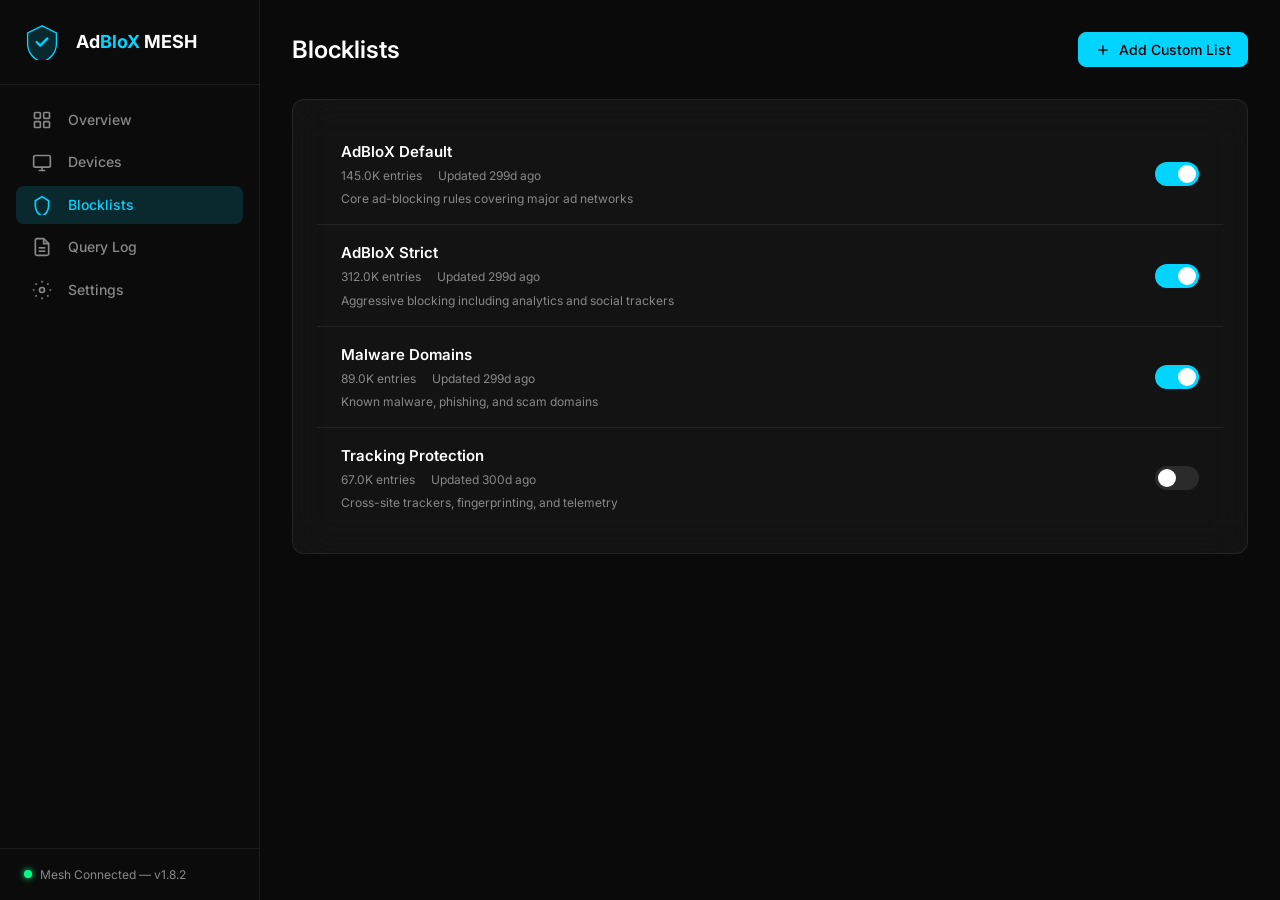
==== dashboard/blocklists.html @ 358d5783 "feat: Add AdBloX MESH dashboard, iOS app, and documentation Web dashboard (mesh.adblox.se): - 5-page" ====
<!DOCTYPE html>
<html lang="en">
<head>
  <meta charset="UTF-8">
  <meta name="viewport" content="width=device-width, initial-scale=1.0">
  <title>AdBloX MESH — Blocklists</title>
  <link rel="icon" href="assets/logo.svg" type="image/svg+xml">
  <link rel="preconnect" href="https://fonts.googleapis.com">
  <link href="https://fonts.googleapis.com/css2?family=Inter:wght@400;500;600;700&display=swap" rel="stylesheet">
  <link rel="stylesheet" href="css/variables.css">
  <link rel="stylesheet" href="css/base.css">
  <link rel="stylesheet" href="css/layout.css">
  <link rel="stylesheet" href="css/components.css">
  <link rel="stylesheet" href="css/pages.css">
</head>
<body>
  <div class="app">
    <button class="mobile-toggle" aria-label="Toggle menu">
      <svg viewBox="0 0 24 24" fill="none" stroke="currentColor" stroke-width="2"><path d="M3 12h18M3 6h18M3 18h18"/></svg>
    </button>
    <div class="sidebar-overlay"></div>

    <aside class="sidebar">
      <div class="sidebar__logo">
        <img src="assets/logo.svg" alt="AdBloX" class="sidebar__logo-icon">
        <div class="sidebar__logo-text">Ad<span>BloX</span> MESH</div>
      </div>
      <nav class="sidebar__nav">
        <a href="index.html" class="sidebar__link">
          <svg viewBox="0 0 24 24" fill="none" stroke="currentColor" stroke-width="2"><rect x="3" y="3" width="7" height="7" rx="1"/><rect x="14" y="3" width="7" height="7" rx="1"/><rect x="3" y="14" width="7" height="7" rx="1"/><rect x="14" y="14" width="7" height="7" rx="1"/></svg>
          Overview
        </a>
        <a href="devices.html" class="sidebar__link">
          <svg viewBox="0 0 24 24" fill="none" stroke="currentColor" stroke-width="2"><rect x="2" y="3" width="20" height="14" rx="2"/><path d="M8 21h8M12 17v4"/></svg>
          Devices
        </a>
        <a href="blocklists.html" class="sidebar__link">
          <svg viewBox="0 0 24 24" fill="none" stroke="currentColor" stroke-width="2"><path d="M12 2L4 7v6c0 5.55 3.84 10.74 8 12 4.16-1.26 8-6.45 8-12V7l-8-5z"/></svg>
          Blocklists
        </a>
        <a href="querylog.html" class="sidebar__link">
          <svg viewBox="0 0 24 24" fill="none" stroke="currentColor" stroke-width="2"><path d="M14 2H6a2 2 0 00-2 2v16a2 2 0 002 2h12a2 2 0 002-2V8z"/><polyline points="14,2 14,8 20,8"/><line x1="16" y1="13" x2="8" y2="13"/><line x1="16" y1="17" x2="8" y2="17"/></svg>
          Query Log
        </a>
        <a href="settings.html" class="sidebar__link">
          <svg viewBox="0 0 24 24" fill="none" stroke="currentColor" stroke-width="2"><circle cx="12" cy="12" r="3"/><path d="M12 1v2M12 21v2M4.22 4.22l1.42 1.42M18.36 18.36l1.42 1.42M1 12h2M21 12h2M4.22 19.78l1.42-1.42M18.36 5.64l1.42-1.42"/></svg>
          Settings
        </a>
      </nav>
      <div class="sidebar__footer">
        <div class="sidebar__status">
          <div class="sidebar__status-dot"></div>
          <span>Mesh Connected — v1.8.2</span>
        </div>
      </div>
    </aside>

    <main class="content">
      <div class="content__header">
        <h1 class="content__title">Blocklists</h1>
        <button class="btn btn--primary" onclick="showAddList()">
          <svg viewBox="0 0 24 24" fill="none" stroke="currentColor" stroke-width="2"><line x1="12" y1="5" x2="12" y2="19"/><line x1="5" y1="12" x2="19" y2="12"/></svg>
          Add Custom List
        </button>
      </div>

      <div class="card card--no-hover" id="blocklists-container"></div>

      <!-- Add List Modal -->
      <div class="modal-backdrop" id="add-list-modal">
        <div class="modal">
          <div class="modal__header">
            <h3>Add Custom Blocklist</h3>
            <button class="modal__close" onclick="hideAddList()">
              <svg viewBox="0 0 24 24" width="20" height="20" fill="none" stroke="currentColor" stroke-width="2"><line x1="18" y1="6" x2="6" y2="18"/><line x1="6" y1="6" x2="18" y2="18"/></svg>
            </button>
          </div>
          <div class="form-group">
            <label>List Name</label>
            <input type="text" id="list-name" placeholder="My Custom List">
          </div>
          <div class="form-group">
            <label>URL (hosts format)</label>
            <input type="url" id="list-url" placeholder="https://example.com/blocklist.txt">
          </div>
          <div class="form-group">
            <label>Description (optional)</label>
            <input type="text" id="list-desc" placeholder="What does this list block?">
          </div>
          <button class="btn btn--primary btn--lg" style="width:100%;" onclick="addList()">Add Blocklist</button>
        </div>
      </div>
    </main>
  </div>

  <script src="js/utils.js"></script>
  <script src="js/api.js"></script>
  <script src="js/app.js"></script>
  <script>
    let listsData = [];

    async function pageInit() {
      const data = await API.get('/blocklists');
      listsData = data.lists;
      renderLists();
    }

    function renderLists() {
      const container = $('#blocklists-container');
      container.innerHTML = listsData.map((list, i) => `
        <div class="list-item">
          <div class="list-item__info">
            <div>
              <div class="blocklist-row__name">${list.name}</div>
              <div class="blocklist-row__meta">
                <span>${formatNumber(list.entries)} entries</span>
                <span>Updated ${formatTimeAgo(list.updated)}</span>
              </div>
              ${list.description ? `<div style="font-size:0.75rem; color:var(--color-text-muted); margin-top:4px;">${list.description}</div>` : ''}
            </div>
          </div>
          <div class="list-item__actions">
            <label class="toggle">
              <input type="checkbox" ${list.enabled ? 'checked' : ''} onchange="toggleList(${i})">
              <span class="toggle__slider"></span>
            </label>
          </div>
        </div>
      `).join('');
    }

    function toggleList(index) {
      listsData[index].enabled = !listsData[index].enabled;
      API.post('/blocklists/' + listsData[index].id + '/toggle', { enabled: listsData[index].enabled });
    }

    function showAddList() {
      $('#add-list-modal').classList.add('modal-backdrop--visible');
    }

    function hideAddList() {
      $('#add-list-modal').classList.remove('modal-backdrop--visible');
    }

    function addList() {
      const name = $('#list-name').value.trim();
      const url = $('#list-url').value.trim();
      const desc = $('#list-desc').value.trim();
      if (!name || !url) return;

      listsData.push({
        id: 'custom-' + Date.now(),
        name: name,
        description: desc,
        url: url,
        entries: 0,
        enabled: true,
        updated: new Date().toISOString()
      });

      renderLists();
      hideAddList();
      $('#list-name').value = '';
      $('#list-url').value = '';
      $('#list-desc').value = '';
    }
  </script>
</body>
</html>
---- dashboard/css/variables.css ----
:root {
  --color-bg: #0a0a0a;
  --color-bg-card: rgba(255, 255, 255, 0.04);
  --color-bg-card-hover: rgba(255, 255, 255, 0.07);
  --color-bg-sidebar: rgba(12, 12, 12, 0.95);
  --color-border: rgba(255, 255, 255, 0.08);
  --color-primary: #00d4ff;
  --color-primary-dim: rgba(0, 212, 255, 0.15);
  --color-primary-glow: rgba(0, 212, 255, 0.3);
  --color-success: #00ff88;
  --color-danger: #ff4466;
  --color-warning: #ffaa00;
  --color-text: #e0e0e0;
  --color-text-muted: #888888;
  --color-text-heading: #ffffff;

  --font-family: 'Inter', -apple-system, BlinkMacSystemFont, 'Segoe UI', sans-serif;
  --font-mono: 'JetBrains Mono', 'Fira Code', 'Consolas', monospace;

  --space-xs: 4px;
  --space-sm: 8px;
  --space-md: 16px;
  --space-lg: 24px;
  --space-xl: 32px;
  --space-2xl: 48px;

  --radius-sm: 8px;
  --radius-md: 12px;
  --radius-lg: 16px;
  --radius-full: 9999px;

  --glass-bg: rgba(255, 255, 255, 0.04);
  --glass-border: rgba(255, 255, 255, 0.08);
  --glass-blur: 20px;

  --sidebar-width: 260px;
  --sidebar-collapsed: 72px;

  --transition-fast: 0.15s ease;
  --transition-normal: 0.25s ease;
}
---- dashboard/css/base.css ----
*, *::before, *::after {
  box-sizing: border-box;
  margin: 0;
  padding: 0;
}

html {
  font-size: 16px;
  -webkit-font-smoothing: antialiased;
  -moz-osx-font-smoothing: grayscale;
}

body {
  font-family: var(--font-family);
  background-color: var(--color-bg);
  color: var(--color-text);
  line-height: 1.6;
  min-height: 100vh;
  overflow-x: hidden;
}

h1, h2, h3, h4, h5, h6 {
  color: var(--color-text-heading);
  font-weight: 600;
  line-height: 1.3;
}

h1 { font-size: 1.75rem; }
h2 { font-size: 1.375rem; }
h3 { font-size: 1.125rem; }
h4 { font-size: 1rem; }

a {
  color: var(--color-primary);
  text-decoration: none;
  transition: opacity var(--transition-fast);
}

a:hover { opacity: 0.8; }

code, pre {
  font-family: var(--font-mono);
  font-size: 0.875rem;
}

pre {
  background: var(--color-bg-card);
  border: 1px solid var(--color-border);
  border-radius: var(--radius-sm);
  padding: var(--space-md);
  overflow-x: auto;
}

img { max-width: 100%; height: auto; }

table {
  width: 100%;
  border-collapse: collapse;
}

th, td {
  text-align: left;
  padding: var(--space-sm) var(--space-md);
  border-bottom: 1px solid var(--color-border);
}

th {
  color: var(--color-text-muted);
  font-weight: 500;
  font-size: 0.8125rem;
  text-transform: uppercase;
  letter-spacing: 0.05em;
}

td { font-size: 0.875rem; }

tbody tr:hover { background: var(--color-bg-card-hover); }

input, select, textarea {
  font-family: var(--font-family);
  font-size: 0.875rem;
  color: var(--color-text);
  background: var(--color-bg-card);
  border: 1px solid var(--color-border);
  border-radius: var(--radius-sm);
  padding: var(--space-sm) var(--space-md);
  outline: none;
  transition: border-color var(--transition-fast);
}

input:focus, select:focus, textarea:focus {
  border-color: var(--color-primary);
}

::placeholder { color: var(--color-text-muted); }

::-webkit-scrollbar { width: 6px; height: 6px; }
::-webkit-scrollbar-track { background: transparent; }
::-webkit-scrollbar-thumb {
  background: rgba(255, 255, 255, 0.15);
  border-radius: 3px;
}
::-webkit-scrollbar-thumb:hover { background: rgba(255, 255, 255, 0.25); }
---- dashboard/css/layout.css ----
.app {
  display: flex;
  min-height: 100vh;
}

/* Sidebar */
.sidebar {
  position: fixed;
  top: 0;
  left: 0;
  width: var(--sidebar-width);
  height: 100vh;
  background: var(--color-bg-sidebar);
  border-right: 1px solid var(--color-border);
  display: flex;
  flex-direction: column;
  z-index: 100;
  transition: width var(--transition-normal), transform var(--transition-normal);
}

.sidebar__logo {
  display: flex;
  align-items: center;
  gap: var(--space-md);
  padding: var(--space-lg);
  border-bottom: 1px solid var(--color-border);
}

.sidebar__logo-icon {
  width: 36px;
  height: 36px;
  flex-shrink: 0;
}

.sidebar__logo-text {
  font-size: 1.125rem;
  font-weight: 700;
  color: var(--color-text-heading);
  white-space: nowrap;
}

.sidebar__logo-text span {
  color: var(--color-primary);
}

.sidebar__nav {
  flex: 1;
  padding: var(--space-md);
  display: flex;
  flex-direction: column;
  gap: var(--space-xs);
}

.sidebar__link {
  display: flex;
  align-items: center;
  gap: var(--space-md);
  padding: var(--space-sm) var(--space-md);
  border-radius: var(--radius-sm);
  color: var(--color-text-muted);
  font-size: 0.875rem;
  font-weight: 500;
  transition: all var(--transition-fast);
  white-space: nowrap;
}

.sidebar__link:hover {
  color: var(--color-text);
  background: var(--color-bg-card);
  opacity: 1;
}

.sidebar__link--active {
  color: var(--color-primary);
  background: var(--color-primary-dim);
}

.sidebar__link--active:hover {
  color: var(--color-primary);
  background: var(--color-primary-dim);
}

.sidebar__link svg {
  width: 20px;
  height: 20px;
  flex-shrink: 0;
}

.sidebar__footer {
  padding: var(--space-md) var(--space-lg);
  border-top: 1px solid var(--color-border);
}

.sidebar__status {
  display: flex;
  align-items: center;
  gap: var(--space-sm);
  font-size: 0.75rem;
  color: var(--color-text-muted);
}

.sidebar__status-dot {
  width: 8px;
  height: 8px;
  border-radius: 50%;
  background: var(--color-success);
  box-shadow: 0 0 6px var(--color-success);
}

.sidebar__status-dot--offline {
  background: var(--color-danger);
  box-shadow: 0 0 6px var(--color-danger);
}

/* Content area */
.content {
  flex: 1;
  margin-left: var(--sidebar-width);
  padding: var(--space-xl);
  min-height: 100vh;
  transition: margin-left var(--transition-normal);
}

.content__header {
  display: flex;
  justify-content: space-between;
  align-items: center;
  margin-bottom: var(--space-xl);
}

.content__title { font-size: 1.5rem; }

/* Grid layouts */
.grid {
  display: grid;
  gap: var(--space-lg);
}

.grid--stats {
  grid-template-columns: repeat(4, 1fr);
}

.grid--cards {
  grid-template-columns: repeat(auto-fill, minmax(300px, 1fr));
}

.grid--2 { grid-template-columns: repeat(2, 1fr); }

/* Mobile nav toggle */
.mobile-toggle {
  display: none;
  position: fixed;
  top: var(--space-md);
  left: var(--space-md);
  z-index: 200;
  background: var(--color-bg-card);
  border: 1px solid var(--color-border);
  border-radius: var(--radius-sm);
  padding: var(--space-sm);
  color: var(--color-text);
  cursor: pointer;
  line-height: 1;
}

.mobile-toggle svg {
  width: 24px;
  height: 24px;
}

/* Responsive */
@media (max-width: 1279px) {
  .grid--stats { grid-template-columns: repeat(2, 1fr); }
}

@media (max-width: 1023px) {
  .mobile-toggle { display: block; }

  .sidebar {
    transform: translateX(-100%);
  }

  .sidebar--open {
    transform: translateX(0);
  }

  .content {
    margin-left: 0;
    padding: var(--space-lg);
    padding-top: 60px;
  }

  .grid--stats { grid-template-columns: repeat(2, 1fr); }
}

@media (max-width: 767px) {
  .grid--stats { grid-template-columns: 1fr; }
  .grid--cards { grid-template-columns: 1fr; }
  .grid--2 { grid-template-columns: 1fr; }

  .content { padding: var(--space-md); padding-top: 60px; }
  .content__header { flex-direction: column; align-items: flex-start; gap: var(--space-md); }
}

/* Overlay for mobile sidebar */
.sidebar-overlay {
  display: none;
  position: fixed;
  inset: 0;
  background: rgba(0, 0, 0, 0.6);
  z-index: 99;
}

.sidebar-overlay--visible { display: block; }
---- dashboard/css/components.css ----
/* Card */
.card {
  background: var(--glass-bg);
  backdrop-filter: blur(var(--glass-blur));
  -webkit-backdrop-filter: blur(var(--glass-blur));
  border: 1px solid var(--glass-border);
  border-radius: var(--radius-md);
  padding: var(--space-lg);
  transition: background var(--transition-fast), border-color var(--transition-fast);
}

.card:hover {
  background: var(--color-bg-card-hover);
  border-color: rgba(0, 212, 255, 0.15);
}

.card--no-hover:hover {
  background: var(--glass-bg);
  border-color: var(--glass-border);
}

/* Stat card */
.stat-card {
  display: flex;
  flex-direction: column;
  gap: var(--space-sm);
}

.stat-card__icon {
  width: 40px;
  height: 40px;
  border-radius: var(--radius-sm);
  background: var(--color-primary-dim);
  display: flex;
  align-items: center;
  justify-content: center;
  color: var(--color-primary);
}

.stat-card__icon svg { width: 20px; height: 20px; }

.stat-card__value {
  font-size: 2rem;
  font-weight: 700;
  color: var(--color-text-heading);
  line-height: 1.1;
}

.stat-card__label {
  font-size: 0.8125rem;
  color: var(--color-text-muted);
  font-weight: 500;
}

.stat-card__change {
  font-size: 0.75rem;
  font-weight: 600;
}

.stat-card__change--up { color: var(--color-success); }
.stat-card__change--down { color: var(--color-danger); }

/* Button */
.btn {
  display: inline-flex;
  align-items: center;
  gap: var(--space-sm);
  padding: var(--space-sm) var(--space-md);
  border: 1px solid var(--color-border);
  border-radius: var(--radius-sm);
  background: var(--color-bg-card);
  color: var(--color-text);
  font-family: var(--font-family);
  font-size: 0.875rem;
  font-weight: 500;
  cursor: pointer;
  transition: all var(--transition-fast);
  white-space: nowrap;
}

.btn:hover {
  background: var(--color-bg-card-hover);
  border-color: rgba(255, 255, 255, 0.15);
}

.btn svg { width: 16px; height: 16px; }

.btn--primary {
  background: var(--color-primary);
  border-color: var(--color-primary);
  color: #000;
}

.btn--primary:hover {
  background: #33ddff;
  border-color: #33ddff;
}

.btn--danger {
  border-color: var(--color-danger);
  color: var(--color-danger);
}

.btn--danger:hover {
  background: rgba(255, 68, 102, 0.15);
}

.btn--sm { padding: var(--space-xs) var(--space-sm); font-size: 0.8125rem; }
.btn--lg { padding: var(--space-md) var(--space-lg); font-size: 1rem; }

/* Badge */
.badge {
  display: inline-flex;
  align-items: center;
  gap: 4px;
  padding: 2px 8px;
  border-radius: var(--radius-full);
  font-size: 0.75rem;
  font-weight: 600;
}

.badge--success { background: rgba(0, 255, 136, 0.15); color: var(--color-success); }
.badge--danger { background: rgba(255, 68, 102, 0.15); color: var(--color-danger); }
.badge--warning { background: rgba(255, 170, 0, 0.15); color: var(--color-warning); }
.badge--primary { background: var(--color-primary-dim); color: var(--color-primary); }

.badge__dot {
  width: 6px;
  height: 6px;
  border-radius: 50%;
  background: currentColor;
}

/* Toggle switch */
.toggle {
  position: relative;
  width: 44px;
  height: 24px;
  flex-shrink: 0;
}

.toggle input {
  opacity: 0;
  width: 0;
  height: 0;
  position: absolute;
}

.toggle__slider {
  position: absolute;
  inset: 0;
  background: rgba(255, 255, 255, 0.1);
  border-radius: var(--radius-full);
  cursor: pointer;
  transition: background var(--transition-fast);
}

.toggle__slider::before {
  content: '';
  position: absolute;
  width: 18px;
  height: 18px;
  left: 3px;
  bottom: 3px;
  background: white;
  border-radius: 50%;
  transition: transform var(--transition-fast);
}

.toggle input:checked + .toggle__slider {
  background: var(--color-primary);
}

.toggle input:checked + .toggle__slider::before {
  transform: translateX(20px);
}

/* Search input */
.search {
  position: relative;
  width: 100%;
  max-width: 400px;
}

.search__icon {
  position: absolute;
  left: var(--space-md);
  top: 50%;
  transform: translateY(-50%);
  color: var(--color-text-muted);
  width: 16px;
  height: 16px;
}

.search__input {
  width: 100%;
  padding-left: 40px;
}

/* Modal */
.modal-backdrop {
  display: none;
  position: fixed;
  inset: 0;
  background: rgba(0, 0, 0, 0.7);
  z-index: 1000;
  align-items: center;
  justify-content: center;
}

.modal-backdrop--visible {
  display: flex;
}

.modal {
  background: #141414;
  border: 1px solid var(--color-border);
  border-radius: var(--radius-lg);
  padding: var(--space-xl);
  max-width: 480px;
  width: 90%;
  max-height: 90vh;
  overflow-y: auto;
}

.modal__header {
  display: flex;
  justify-content: space-between;
  align-items: center;
  margin-bottom: var(--space-lg);
}

.modal__close {
  background: none;
  border: none;
  color: var(--color-text-muted);
  cursor: pointer;
  padding: var(--space-xs);
}

.modal__close:hover { color: var(--color-text); }

/* Form */
.form-group {
  display: flex;
  flex-direction: column;
  gap: var(--space-xs);
  margin-bottom: var(--space-md);
}

.form-group label {
  font-size: 0.8125rem;
  font-weight: 500;
  color: var(--color-text-muted);
}

.form-group input,
.form-group select,
.form-group textarea {
  width: 100%;
}

/* List item */
.list-item {
  display: flex;
  align-items: center;
  justify-content: space-between;
  padding: var(--space-md) var(--space-lg);
  border-bottom: 1px solid var(--color-border);
  transition: background var(--transition-fast);
}

.list-item:last-child { border-bottom: none; }
.list-item:hover { background: var(--color-bg-card-hover); }

.list-item__info {
  display: flex;
  align-items: center;
  gap: var(--space-md);
  flex: 1;
  min-width: 0;
}

.list-item__actions {
  display: flex;
  align-items: center;
  gap: var(--space-sm);
}

/* Pagination */
.pagination {
  display: flex;
  align-items: center;
  justify-content: center;
  gap: var(--space-sm);
  padding: var(--space-lg) 0;
}

.pagination__btn {
  width: 36px;
  height: 36px;
  display: flex;
  align-items: center;
  justify-content: center;
  border-radius: var(--radius-sm);
  border: 1px solid var(--color-border);
  background: transparent;
  color: var(--color-text-muted);
  cursor: pointer;
  font-size: 0.875rem;
  transition: all var(--transition-fast);
}

.pagination__btn:hover { background: var(--color-bg-card); color: var(--color-text); }
.pagination__btn--active { background: var(--color-primary-dim); color: var(--color-primary); border-color: var(--color-primary); }

/* Empty state */
.empty-state {
  text-align: center;
  padding: var(--space-2xl);
  color: var(--color-text-muted);
}

.empty-state svg { width: 48px; height: 48px; margin-bottom: var(--space-md); opacity: 0.4; }
.empty-state p { font-size: 0.875rem; }
---- dashboard/css/pages.css ----
/* Overview page */
.activity-list {
  margin-top: var(--space-lg);
}

.activity-item {
  display: flex;
  align-items: center;
  gap: var(--space-md);
  padding: var(--space-sm) 0;
  font-size: 0.875rem;
  border-bottom: 1px solid rgba(255, 255, 255, 0.04);
}

.activity-item:last-child { border-bottom: none; }

.activity-item__domain {
  flex: 1;
  font-family: var(--font-mono);
  font-size: 0.8125rem;
  color: var(--color-text);
  overflow: hidden;
  text-overflow: ellipsis;
  white-space: nowrap;
}

.activity-item__time {
  font-size: 0.75rem;
  color: var(--color-text-muted);
  white-space: nowrap;
}

/* Devices page */
.device-card {
  display: flex;
  align-items: center;
  gap: var(--space-md);
}

.device-card__icon {
  width: 44px;
  height: 44px;
  border-radius: var(--radius-sm);
  background: var(--color-primary-dim);
  display: flex;
  align-items: center;
  justify-content: center;
  color: var(--color-primary);
  flex-shrink: 0;
}

.device-card__icon svg { width: 22px; height: 22px; }

.device-card__info { flex: 1; min-width: 0; }

.device-card__name {
  font-weight: 600;
  color: var(--color-text-heading);
  font-size: 0.9375rem;
}

.device-card__ip {
  font-family: var(--font-mono);
  font-size: 0.75rem;
  color: var(--color-text-muted);
}

.device-card__stats {
  display: flex;
  gap: var(--space-lg);
  margin-top: var(--space-md);
  padding-top: var(--space-md);
  border-top: 1px solid var(--color-border);
}

.device-card__stat {
  text-align: center;
}

.device-card__stat-value {
  font-size: 1.125rem;
  font-weight: 700;
  color: var(--color-text-heading);
}

.device-card__stat-label {
  font-size: 0.6875rem;
  color: var(--color-text-muted);
  text-transform: uppercase;
  letter-spacing: 0.05em;
}

/* Blocklists page */
.blocklist-row {
  display: flex;
  align-items: center;
  gap: var(--space-md);
  padding: var(--space-md) var(--space-lg);
}

.blocklist-row__info { flex: 1; }

.blocklist-row__name {
  font-weight: 600;
  color: var(--color-text-heading);
  font-size: 0.9375rem;
}

.blocklist-row__meta {
  font-size: 0.75rem;
  color: var(--color-text-muted);
  display: flex;
  gap: var(--space-md);
  margin-top: 2px;
}

/* Query log page */
.querylog-filters {
  display: flex;
  gap: var(--space-md);
  margin-bottom: var(--space-lg);
  flex-wrap: wrap;
}

.querylog-filters select {
  min-width: 140px;
}

.query-status {
  display: inline-flex;
  align-items: center;
  gap: 4px;
  font-size: 0.8125rem;
  font-weight: 600;
}

.query-status--blocked { color: var(--color-danger); }
.query-status--allowed { color: var(--color-success); }

/* Settings page */
.settings-section {
  margin-bottom: var(--space-xl);
}

.settings-section__title {
  font-size: 1rem;
  font-weight: 600;
  margin-bottom: var(--space-md);
  padding-bottom: var(--space-sm);
  border-bottom: 1px solid var(--color-border);
}

.settings-row {
  display: flex;
  align-items: center;
  justify-content: space-between;
  padding: var(--space-md) 0;
}

.settings-row__label {
  font-size: 0.875rem;
  color: var(--color-text);
}

.settings-row__description {
  font-size: 0.75rem;
  color: var(--color-text-muted);
  margin-top: 2px;
}

.danger-zone {
  border: 1px solid rgba(255, 68, 102, 0.3);
  border-radius: var(--radius-md);
  padding: var(--space-lg);
}

/* QR Code */
.qr-container {
  display: flex;
  flex-direction: column;
  align-items: center;
  gap: var(--space-md);
  padding: var(--space-lg);
}

.qr-container canvas,
.qr-container img {
  border-radius: var(--radius-sm);
  background: white;
  padding: var(--space-md);
}

.qr-container p {
  font-size: 0.8125rem;
  color: var(--color-text-muted);
  text-align: center;
}
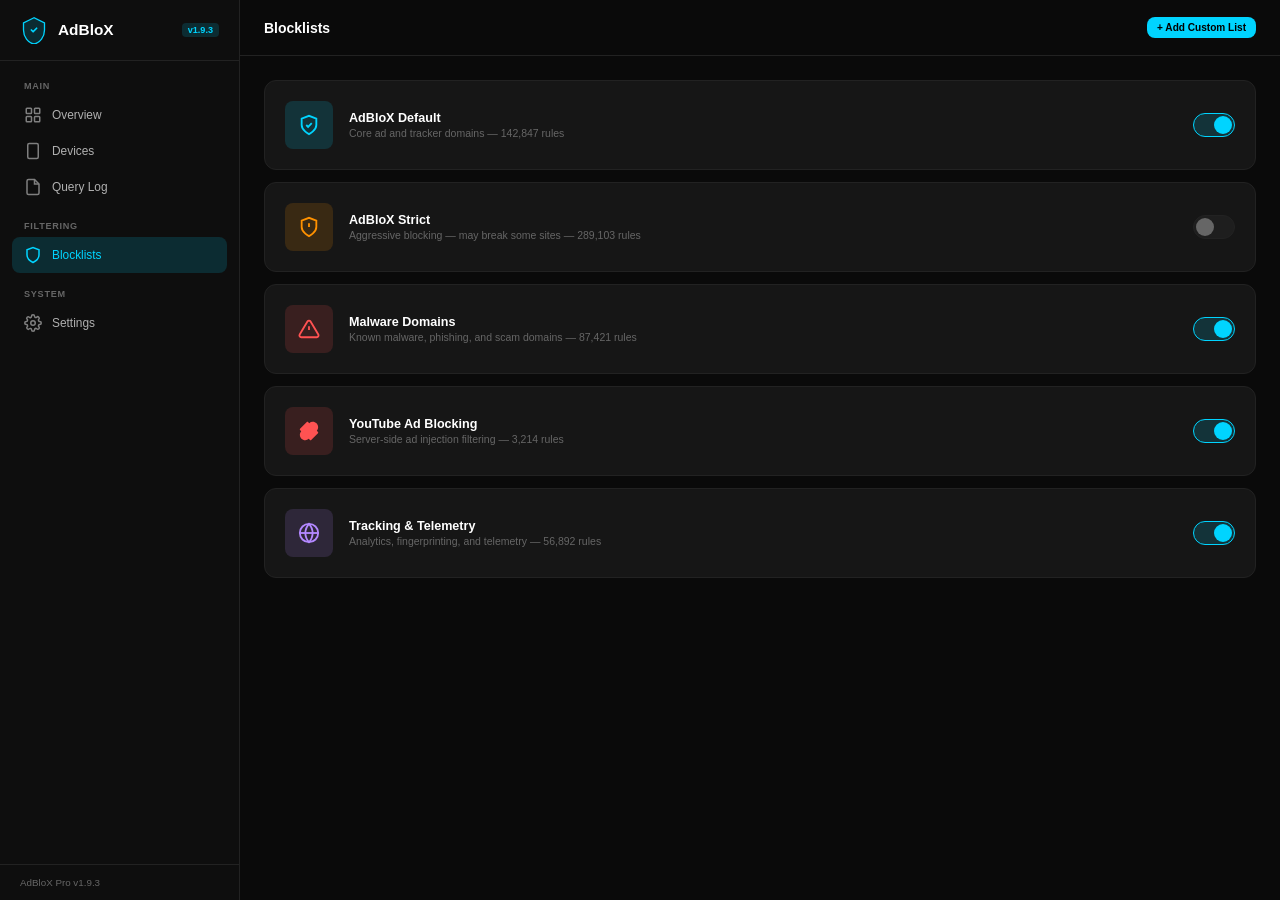
==== commit 3f80cc32: "feat: add HTML control panel dashboard with dynamic version Create the web dashboard (served at adbl" ====
--- a/dashboard/blocklists.html
+++ b/dashboard/blocklists.html
@@ -1,169 +1,138 @@
 <!DOCTYPE html>
 <html lang="en">
 <head>
-  <meta charset="UTF-8">
-  <meta name="viewport" content="width=device-width, initial-scale=1.0">
-  <title>AdBloX MESH — Blocklists</title>
-  <link rel="icon" href="assets/logo.svg" type="image/svg+xml">
-  <link rel="preconnect" href="https://fonts.googleapis.com">
-  <link href="https://fonts.googleapis.com/css2?family=Inter:wght@400;500;600;700&display=swap" rel="stylesheet">
-  <link rel="stylesheet" href="css/variables.css">
-  <link rel="stylesheet" href="css/base.css">
-  <link rel="stylesheet" href="css/layout.css">
-  <link rel="stylesheet" href="css/components.css">
-  <link rel="stylesheet" href="css/pages.css">
+    <meta charset="UTF-8">
+    <meta name="viewport" content="width=device-width, initial-scale=1.0">
+    <title>AdBloX — Blocklists</title>
+    <link rel="stylesheet" href="css/variables.css">
+    <link rel="stylesheet" href="css/base.css">
+    <link rel="stylesheet" href="css/layout.css">
+    <link rel="stylesheet" href="css/components.css">
 </head>
 <body>
-  <div class="app">
-    <button class="mobile-toggle" aria-label="Toggle menu">
-      <svg viewBox="0 0 24 24" fill="none" stroke="currentColor" stroke-width="2"><path d="M3 12h18M3 6h18M3 18h18"/></svg>
-    </button>
-    <div class="sidebar-overlay"></div>
+    <div class="app">
+        <aside class="sidebar" id="sidebar">
+            <div class="sidebar-brand">
+                <svg viewBox="0 0 32 32" fill="none"><path d="M16 2L4 8v8c0 7.7 5.1 14.9 12 16 6.9-1.1 12-8.3 12-16V8L16 2z" fill="rgba(0,212,255,0.15)" stroke="#00d4ff" stroke-width="1.5"/><path d="M13 16l2 2 4-4" stroke="#00d4ff" stroke-width="2" stroke-linecap="round" stroke-linejoin="round"/></svg>
+                <span class="sidebar-brand-text">AdBloX</span>
+                <span class="sidebar-version" id="sidebar-version"></span>
+            </div>
+            <nav class="sidebar-nav">
+                <div class="sidebar-section">
+                    <div class="sidebar-section-label">Main</div>
+                    <a href="index.html" class="sidebar-link">
+                        <svg viewBox="0 0 24 24" fill="none" stroke="currentColor" stroke-width="2"><rect x="3" y="3" width="7" height="7" rx="1"/><rect x="14" y="3" width="7" height="7" rx="1"/><rect x="3" y="14" width="7" height="7" rx="1"/><rect x="14" y="14" width="7" height="7" rx="1"/></svg>
+                        Overview
+                    </a>
+                    <a href="devices.html" class="sidebar-link">
+                        <svg viewBox="0 0 24 24" fill="none" stroke="currentColor" stroke-width="2"><rect x="5" y="2" width="14" height="20" rx="2"/><line x1="12" y1="18" x2="12" y2="18"/></svg>
+                        Devices
+                    </a>
+                    <a href="querylog.html" class="sidebar-link">
+                        <svg viewBox="0 0 24 24" fill="none" stroke="currentColor" stroke-width="2"><path d="M14 2H6a2 2 0 00-2 2v16a2 2 0 002 2h12a2 2 0 002-2V8z"/><polyline points="14,2 14,8 20,8"/></svg>
+                        Query Log
+                    </a>
+                </div>
+                <div class="sidebar-section">
+                    <div class="sidebar-section-label">Filtering</div>
+                    <a href="blocklists.html" class="sidebar-link active">
+                        <svg viewBox="0 0 24 24" fill="none" stroke="currentColor" stroke-width="2"><path d="M12 22s8-4 8-10V5l-8-3-8 3v7c0 6 8 10 8 10z"/></svg>
+                        Blocklists
+                    </a>
+                </div>
+                <div class="sidebar-section">
+                    <div class="sidebar-section-label">System</div>
+                    <a href="settings.html" class="sidebar-link">
+                        <svg viewBox="0 0 24 24" fill="none" stroke="currentColor" stroke-width="2"><circle cx="12" cy="12" r="3"/><path d="M19.4 15a1.65 1.65 0 00.33 1.82l.06.06a2 2 0 010 2.83 2 2 0 01-2.83 0l-.06-.06a1.65 1.65 0 00-1.82-.33 1.65 1.65 0 00-1 1.51V21a2 2 0 01-4 0v-.09A1.65 1.65 0 009 19.4a1.65 1.65 0 00-1.82.33l-.06.06a2 2 0 01-2.83-2.83l.06-.06A1.65 1.65 0 004.68 15a1.65 1.65 0 00-1.51-1H3a2 2 0 010-4h.09A1.65 1.65 0 004.6 9a1.65 1.65 0 00-.33-1.82l-.06-.06a2 2 0 012.83-2.83l.06.06A1.65 1.65 0 009 4.68a1.65 1.65 0 001-1.51V3a2 2 0 014 0v.09a1.65 1.65 0 001 1.51 1.65 1.65 0 001.82-.33l.06-.06a2 2 0 012.83 2.83l-.06.06A1.65 1.65 0 0019.4 9a1.65 1.65 0 001.51 1H21a2 2 0 010 4h-.09a1.65 1.65 0 00-1.51 1z"/></svg>
+                        Settings
+                    </a>
+                </div>
+            </nav>
+            <div class="sidebar-footer"><span id="sidebar-footer-version"></span></div>
+        </aside>
 
-    <aside class="sidebar">
-      <div class="sidebar__logo">
-        <img src="assets/logo.svg" alt="AdBloX" class="sidebar__logo-icon">
-        <div class="sidebar__logo-text">Ad<span>BloX</span> MESH</div>
-      </div>
-      <nav class="sidebar__nav">
-        <a href="index.html" class="sidebar__link">
-          <svg viewBox="0 0 24 24" fill="none" stroke="currentColor" stroke-width="2"><rect x="3" y="3" width="7" height="7" rx="1"/><rect x="14" y="3" width="7" height="7" rx="1"/><rect x="3" y="14" width="7" height="7" rx="1"/><rect x="14" y="14" width="7" height="7" rx="1"/></svg>
-          Overview
-        </a>
-        <a href="devices.html" class="sidebar__link">
-          <svg viewBox="0 0 24 24" fill="none" stroke="currentColor" stroke-width="2"><rect x="2" y="3" width="20" height="14" rx="2"/><path d="M8 21h8M12 17v4"/></svg>
-          Devices
-        </a>
-        <a href="blocklists.html" class="sidebar__link">
-          <svg viewBox="0 0 24 24" fill="none" stroke="currentColor" stroke-width="2"><path d="M12 2L4 7v6c0 5.55 3.84 10.74 8 12 4.16-1.26 8-6.45 8-12V7l-8-5z"/></svg>
-          Blocklists
-        </a>
-        <a href="querylog.html" class="sidebar__link">
-          <svg viewBox="0 0 24 24" fill="none" stroke="currentColor" stroke-width="2"><path d="M14 2H6a2 2 0 00-2 2v16a2 2 0 002 2h12a2 2 0 002-2V8z"/><polyline points="14,2 14,8 20,8"/><line x1="16" y1="13" x2="8" y2="13"/><line x1="16" y1="17" x2="8" y2="17"/></svg>
-          Query Log
-        </a>
-        <a href="settings.html" class="sidebar__link">
-          <svg viewBox="0 0 24 24" fill="none" stroke="currentColor" stroke-width="2"><circle cx="12" cy="12" r="3"/><path d="M12 1v2M12 21v2M4.22 4.22l1.42 1.42M18.36 18.36l1.42 1.42M1 12h2M21 12h2M4.22 19.78l1.42-1.42M18.36 5.64l1.42-1.42"/></svg>
-          Settings
-        </a>
-      </nav>
-      <div class="sidebar__footer">
-        <div class="sidebar__status">
-          <div class="sidebar__status-dot"></div>
-          <span>Mesh Connected — v1.8.2</span>
-        </div>
-      </div>
-    </aside>
+        <div class="sidebar-overlay" id="sidebar-overlay"></div>
 
-    <main class="content">
-      <div class="content__header">
-        <h1 class="content__title">Blocklists</h1>
-        <button class="btn btn--primary" onclick="showAddList()">
-          <svg viewBox="0 0 24 24" fill="none" stroke="currentColor" stroke-width="2"><line x1="12" y1="5" x2="12" y2="19"/><line x1="5" y1="12" x2="19" y2="12"/></svg>
-          Add Custom List
-        </button>
-      </div>
+        <main class="main">
+            <header class="topbar">
+                <div style="display:flex;align-items:center;gap:12px">
+                    <button class="mobile-menu-btn" id="mobile-menu-btn">
+                        <svg width="20" height="20" viewBox="0 0 24 24" fill="none" stroke="currentColor" stroke-width="2"><line x1="3" y1="12" x2="21" y2="12"/><line x1="3" y1="6" x2="21" y2="6"/><line x1="3" y1="18" x2="21" y2="18"/></svg>
+                    </button>
+                    <h1 class="topbar-title">Blocklists</h1>
+                </div>
+                <div class="topbar-actions">
+                    <button class="btn btn-primary btn-sm">+ Add Custom List</button>
+                </div>
+            </header>
 
-      <div class="card card--no-hover" id="blocklists-container"></div>
+            <div class="page-content">
+                <div style="display:flex;flex-direction:column;gap:12px">
+                    <!-- AdBloX Default -->
+                    <div class="feature-card">
+                        <div class="feature-icon" style="background:var(--cyan-dim);color:var(--cyan)">
+                            <svg width="22" height="22" viewBox="0 0 24 24" fill="none" stroke="currentColor" stroke-width="2"><path d="M12 22s8-4 8-10V5l-8-3-8 3v7c0 6 8 10 8 10z"/><path d="M9 12l2 2 4-4"/></svg>
+                        </div>
+                        <div class="feature-info">
+                            <div class="feature-name">AdBloX Default</div>
+                            <div class="feature-desc">Core ad and tracker domains — 142,847 rules</div>
+                        </div>
+                        <label class="toggle"><input type="checkbox" checked><span class="toggle-slider"></span></label>
+                    </div>
 
-      <!-- Add List Modal -->
-      <div class="modal-backdrop" id="add-list-modal">
-        <div class="modal">
-          <div class="modal__header">
-            <h3>Add Custom Blocklist</h3>
-            <button class="modal__close" onclick="hideAddList()">
-              <svg viewBox="0 0 24 24" width="20" height="20" fill="none" stroke="currentColor" stroke-width="2"><line x1="18" y1="6" x2="6" y2="18"/><line x1="6" y1="6" x2="18" y2="18"/></svg>
-            </button>
-          </div>
-          <div class="form-group">
-            <label>List Name</label>
-            <input type="text" id="list-name" placeholder="My Custom List">
-          </div>
-          <div class="form-group">
-            <label>URL (hosts format)</label>
-            <input type="url" id="list-url" placeholder="https://example.com/blocklist.txt">
-          </div>
-          <div class="form-group">
-            <label>Description (optional)</label>
-            <input type="text" id="list-desc" placeholder="What does this list block?">
-          </div>
-          <button class="btn btn--primary btn--lg" style="width:100%;" onclick="addList()">Add Blocklist</button>
-        </div>
-      </div>
-    </main>
-  </div>
+                    <!-- Strict -->
+                    <div class="feature-card">
+                        <div class="feature-icon" style="background:var(--orange-dim);color:var(--orange)">
+                            <svg width="22" height="22" viewBox="0 0 24 24" fill="none" stroke="currentColor" stroke-width="2"><path d="M12 22s8-4 8-10V5l-8-3-8 3v7c0 6 8 10 8 10z"/><line x1="12" y1="8" x2="12" y2="12"/><line x1="12" y1="16" x2="12" y2="16"/></svg>
+                        </div>
+                        <div class="feature-info">
+                            <div class="feature-name">AdBloX Strict</div>
+                            <div class="feature-desc">Aggressive blocking — may break some sites — 289,103 rules</div>
+                        </div>
+                        <label class="toggle"><input type="checkbox"><span class="toggle-slider"></span></label>
+                    </div>
 
-  <script src="js/utils.js"></script>
-  <script src="js/api.js"></script>
-  <script src="js/app.js"></script>
-  <script>
-    let listsData = [];
+                    <!-- Malware -->
+                    <div class="feature-card">
+                        <div class="feature-icon" style="background:var(--red-dim);color:var(--red)">
+                            <svg width="22" height="22" viewBox="0 0 24 24" fill="none" stroke="currentColor" stroke-width="2"><path d="M10.29 3.86L1.82 18a2 2 0 001.71 3h16.94a2 2 0 001.71-3L13.71 3.86a2 2 0 00-3.42 0z"/><line x1="12" y1="9" x2="12" y2="13"/><line x1="12" y1="17" x2="12" y2="17"/></svg>
+                        </div>
+                        <div class="feature-info">
+                            <div class="feature-name">Malware Domains</div>
+                            <div class="feature-desc">Known malware, phishing, and scam domains — 87,421 rules</div>
+                        </div>
+                        <label class="toggle"><input type="checkbox" checked><span class="toggle-slider"></span></label>
+                    </div>
 
-    async function pageInit() {
-      const data = await API.get('/blocklists');
-      listsData = data.lists;
-      renderLists();
-    }
+                    <!-- YouTube -->
+                    <div class="feature-card">
+                        <div class="feature-icon" style="background:var(--red-dim);color:var(--red)">
+                            <svg width="22" height="22" viewBox="0 0 24 24" fill="currentColor"><path d="M21.8 13.1l-1.3-1.3C21.5 10.6 22 9.3 22 8c0-3.3-2.7-6-6-6-1.3 0-2.6.5-3.8 1.5L11 2.2c-.4-.4-1-.4-1.4 0L2.2 9.6c-.4.4-.4 1 0 1.4l1.3 1.3C2.5 13.4 2 14.7 2 16c0 3.3 2.7 6 6 6 1.3 0 2.6-.5 3.8-1.5l1.2 1.3c.4.4 1 .4 1.4 0l7.4-7.4c.4-.4.4-1 0-1.3z"/></svg>
+                        </div>
+                        <div class="feature-info">
+                            <div class="feature-name">YouTube Ad Blocking</div>
+                            <div class="feature-desc">Server-side ad injection filtering — 3,214 rules</div>
+                        </div>
+                        <label class="toggle"><input type="checkbox" checked><span class="toggle-slider"></span></label>
+                    </div>
 
-    function renderLists() {
-      const container = $('#blocklists-container');
-      container.innerHTML = listsData.map((list, i) => `
-        <div class="list-item">
-          <div class="list-item__info">
-            <div>
-              <div class="blocklist-row__name">${list.name}</div>
-              <div class="blocklist-row__meta">
-                <span>${formatNumber(list.entries)} entries</span>
-                <span>Updated ${formatTimeAgo(list.updated)}</span>
-              </div>
-              ${list.description ? `<div style="font-size:0.75rem; color:var(--color-text-muted); margin-top:4px;">${list.description}</div>` : ''}
+                    <!-- Tracking -->
+                    <div class="feature-card">
+                        <div class="feature-icon" style="background:var(--purple-dim);color:var(--purple)">
+                            <svg width="22" height="22" viewBox="0 0 24 24" fill="none" stroke="currentColor" stroke-width="2"><circle cx="12" cy="12" r="10"/><line x1="2" y1="12" x2="22" y2="12"/><path d="M12 2a15.3 15.3 0 014 10 15.3 15.3 0 01-4 10 15.3 15.3 0 01-4-10 15.3 15.3 0 014-10z"/></svg>
+                        </div>
+                        <div class="feature-info">
+                            <div class="feature-name">Tracking & Telemetry</div>
+                            <div class="feature-desc">Analytics, fingerprinting, and telemetry — 56,892 rules</div>
+                        </div>
+                        <label class="toggle"><input type="checkbox" checked><span class="toggle-slider"></span></label>
+                    </div>
+                </div>
             </div>
-          </div>
-          <div class="list-item__actions">
-            <label class="toggle">
-              <input type="checkbox" ${list.enabled ? 'checked' : ''} onchange="toggleList(${i})">
-              <span class="toggle__slider"></span>
-            </label>
-          </div>
-        </div>
-      `).join('');
-    }
+        </main>
+    </div>
 
-    function toggleList(index) {
-      listsData[index].enabled = !listsData[index].enabled;
-      API.post('/blocklists/' + listsData[index].id + '/toggle', { enabled: listsData[index].enabled });
-    }
-
-    function showAddList() {
-      $('#add-list-modal').classList.add('modal-backdrop--visible');
-    }
-
-    function hideAddList() {
-      $('#add-list-modal').classList.remove('modal-backdrop--visible');
-    }
-
-    function addList() {
-      const name = $('#list-name').value.trim();
-      const url = $('#list-url').value.trim();
-      const desc = $('#list-desc').value.trim();
-      if (!name || !url) return;
-
-      listsData.push({
-        id: 'custom-' + Date.now(),
-        name: name,
-        description: desc,
-        url: url,
-        entries: 0,
-        enabled: true,
-        updated: new Date().toISOString()
-      });
-
-      renderLists();
-      hideAddList();
-      $('#list-name').value = '';
-      $('#list-url').value = '';
-      $('#list-desc').value = '';
-    }
-  </script>
+    <script src="js/config.js"></script>
+    <script src="js/app.js"></script>
 </body>
 </html>
--- a/dashboard/css/variables.css
+++ b/dashboard/css/variables.css
@@ -1,41 +1,40 @@
 :root {
-  --color-bg: #0a0a0a;
-  --color-bg-card: rgba(255, 255, 255, 0.04);
-  --color-bg-card-hover: rgba(255, 255, 255, 0.07);
-  --color-bg-sidebar: rgba(12, 12, 12, 0.95);
-  --color-border: rgba(255, 255, 255, 0.08);
-  --color-primary: #00d4ff;
-  --color-primary-dim: rgba(0, 212, 255, 0.15);
-  --color-primary-glow: rgba(0, 212, 255, 0.3);
-  --color-success: #00ff88;
-  --color-danger: #ff4466;
-  --color-warning: #ffaa00;
-  --color-text: #e0e0e0;
-  --color-text-muted: #888888;
-  --color-text-heading: #ffffff;
+    /* Background */
+    --bg-primary: #0a0a0a;
+    --bg-secondary: #111111;
+    --bg-card: #161616;
+    --bg-card-hover: #1a1a1a;
+    --bg-input: #1e1e1e;
+    --bg-sidebar: #0e0e0e;
 
-  --font-family: 'Inter', -apple-system, BlinkMacSystemFont, 'Segoe UI', sans-serif;
-  --font-mono: 'JetBrains Mono', 'Fira Code', 'Consolas', monospace;
+    /* Accent */
+    --cyan: #00d4ff;
+    --cyan-dim: rgba(0, 212, 255, 0.15);
+    --cyan-glow: rgba(0, 212, 255, 0.25);
+    --green: #00e676;
+    --green-dim: rgba(0, 230, 118, 0.15);
+    --orange: #ff9100;
+    --orange-dim: rgba(255, 145, 0, 0.15);
+    --red: #ff5252;
+    --red-dim: rgba(255, 82, 82, 0.15);
+    --purple: #b388ff;
+    --purple-dim: rgba(179, 136, 255, 0.15);
 
-  --space-xs: 4px;
-  --space-sm: 8px;
-  --space-md: 16px;
-  --space-lg: 24px;
-  --space-xl: 32px;
-  --space-2xl: 48px;
+    /* Text */
+    --text-primary: #ffffff;
+    --text-secondary: #b0b0b0;
+    --text-muted: #666666;
 
-  --radius-sm: 8px;
-  --radius-md: 12px;
-  --radius-lg: 16px;
-  --radius-full: 9999px;
+    /* Border */
+    --border: #222222;
+    --border-light: #2a2a2a;
 
-  --glass-bg: rgba(255, 255, 255, 0.04);
-  --glass-border: rgba(255, 255, 255, 0.08);
-  --glass-blur: 20px;
+    /* Layout */
+    --sidebar-width: 240px;
+    --topbar-height: 56px;
+    --radius: 12px;
+    --radius-sm: 8px;
 
-  --sidebar-width: 260px;
-  --sidebar-collapsed: 72px;
-
-  --transition-fast: 0.15s ease;
-  --transition-normal: 0.25s ease;
+    /* Transitions */
+    --transition: 0.2s ease;
 }
--- a/dashboard/css/base.css
+++ b/dashboard/css/base.css
@@ -1,103 +1,89 @@
 *, *::before, *::after {
-  box-sizing: border-box;
-  margin: 0;
-  padding: 0;
+    box-sizing: border-box;
+    margin: 0;
+    padding: 0;
 }
 
 html {
-  font-size: 16px;
-  -webkit-font-smoothing: antialiased;
-  -moz-osx-font-smoothing: grayscale;
+    font-size: 14px;
+    -webkit-font-smoothing: antialiased;
+    -moz-osx-font-smoothing: grayscale;
 }
 
 body {
-  font-family: var(--font-family);
-  background-color: var(--color-bg);
-  color: var(--color-text);
-  line-height: 1.6;
-  min-height: 100vh;
-  overflow-x: hidden;
+    font-family: -apple-system, BlinkMacSystemFont, 'SF Pro Display', 'Segoe UI', Roboto, sans-serif;
+    background: var(--bg-primary);
+    color: var(--text-primary);
+    min-height: 100vh;
+    overflow-x: hidden;
 }
 
-h1, h2, h3, h4, h5, h6 {
-  color: var(--color-text-heading);
-  font-weight: 600;
-  line-height: 1.3;
+a {
+    color: var(--cyan);
+    text-decoration: none;
 }
 
-h1 { font-size: 1.75rem; }
-h2 { font-size: 1.375rem; }
-h3 { font-size: 1.125rem; }
-h4 { font-size: 1rem; }
-
-a {
-  color: var(--color-primary);
-  text-decoration: none;
-  transition: opacity var(--transition-fast);
+a:hover {
+    text-decoration: underline;
 }
 
-a:hover { opacity: 0.8; }
-
-code, pre {
-  font-family: var(--font-mono);
-  font-size: 0.875rem;
+button {
+    cursor: pointer;
+    font-family: inherit;
+    border: none;
+    background: none;
+    color: inherit;
 }
 
-pre {
-  background: var(--color-bg-card);
-  border: 1px solid var(--color-border);
-  border-radius: var(--radius-sm);
-  padding: var(--space-md);
-  overflow-x: auto;
+input, select, textarea {
+    font-family: inherit;
+    font-size: inherit;
+    color: var(--text-primary);
+    background: var(--bg-input);
+    border: 1px solid var(--border);
+    border-radius: var(--radius-sm);
+    padding: 8px 12px;
+    outline: none;
+    transition: border-color var(--transition);
 }
 
-img { max-width: 100%; height: auto; }
+input:focus, select:focus, textarea:focus {
+    border-color: var(--cyan);
+}
 
 table {
-  width: 100%;
-  border-collapse: collapse;
+    width: 100%;
+    border-collapse: collapse;
 }
 
 th, td {
-  text-align: left;
-  padding: var(--space-sm) var(--space-md);
-  border-bottom: 1px solid var(--color-border);
+    text-align: left;
+    padding: 10px 14px;
+    border-bottom: 1px solid var(--border);
 }
 
 th {
-  color: var(--color-text-muted);
-  font-weight: 500;
-  font-size: 0.8125rem;
-  text-transform: uppercase;
-  letter-spacing: 0.05em;
+    font-weight: 600;
+    font-size: 0.75rem;
+    text-transform: uppercase;
+    letter-spacing: 0.05em;
+    color: var(--text-muted);
 }
 
-td { font-size: 0.875rem; }
-
-tbody tr:hover { background: var(--color-bg-card-hover); }
-
-input, select, textarea {
-  font-family: var(--font-family);
-  font-size: 0.875rem;
-  color: var(--color-text);
-  background: var(--color-bg-card);
-  border: 1px solid var(--color-border);
-  border-radius: var(--radius-sm);
-  padding: var(--space-sm) var(--space-md);
-  outline: none;
-  transition: border-color var(--transition-fast);
+td {
+    font-size: 0.85rem;
+    color: var(--text-secondary);
 }
 
-input:focus, select:focus, textarea:focus {
-  border-color: var(--color-primary);
+::-webkit-scrollbar {
+    width: 6px;
 }
 
-::placeholder { color: var(--color-text-muted); }
+::-webkit-scrollbar-track {
+    background: transparent;
+}
 
-::-webkit-scrollbar { width: 6px; height: 6px; }
-::-webkit-scrollbar-track { background: transparent; }
 ::-webkit-scrollbar-thumb {
-  background: rgba(255, 255, 255, 0.15);
-  border-radius: 3px;
+    background: var(--border);
+    border-radius: 3px;
 }
-::-webkit-scrollbar-thumb:hover { background: rgba(255, 255, 255, 0.25); }
--- a/dashboard/css/layout.css
+++ b/dashboard/css/layout.css
@@ -1,213 +1,225 @@
+/* ===== App Shell ===== */
 .app {
-  display: flex;
-  min-height: 100vh;
-}
-
-/* Sidebar */
+    display: flex;
+    min-height: 100vh;
+}
+
+/* ===== Sidebar ===== */
 .sidebar {
-  position: fixed;
-  top: 0;
-  left: 0;
-  width: var(--sidebar-width);
-  height: 100vh;
-  background: var(--color-bg-sidebar);
-  border-right: 1px solid var(--color-border);
-  display: flex;
-  flex-direction: column;
-  z-index: 100;
-  transition: width var(--transition-normal), transform var(--transition-normal);
-}
-
-.sidebar__logo {
-  display: flex;
-  align-items: center;
-  gap: var(--space-md);
-  padding: var(--space-lg);
-  border-bottom: 1px solid var(--color-border);
-}
-
-.sidebar__logo-icon {
-  width: 36px;
-  height: 36px;
-  flex-shrink: 0;
-}
-
-.sidebar__logo-text {
-  font-size: 1.125rem;
-  font-weight: 700;
-  color: var(--color-text-heading);
-  white-space: nowrap;
-}
-
-.sidebar__logo-text span {
-  color: var(--color-primary);
-}
-
-.sidebar__nav {
-  flex: 1;
-  padding: var(--space-md);
-  display: flex;
-  flex-direction: column;
-  gap: var(--space-xs);
-}
-
-.sidebar__link {
-  display: flex;
-  align-items: center;
-  gap: var(--space-md);
-  padding: var(--space-sm) var(--space-md);
-  border-radius: var(--radius-sm);
-  color: var(--color-text-muted);
-  font-size: 0.875rem;
-  font-weight: 500;
-  transition: all var(--transition-fast);
-  white-space: nowrap;
-}
-
-.sidebar__link:hover {
-  color: var(--color-text);
-  background: var(--color-bg-card);
-  opacity: 1;
-}
-
-.sidebar__link--active {
-  color: var(--color-primary);
-  background: var(--color-primary-dim);
-}
-
-.sidebar__link--active:hover {
-  color: var(--color-primary);
-  background: var(--color-primary-dim);
-}
-
-.sidebar__link svg {
-  width: 20px;
-  height: 20px;
-  flex-shrink: 0;
-}
-
-.sidebar__footer {
-  padding: var(--space-md) var(--space-lg);
-  border-top: 1px solid var(--color-border);
-}
-
-.sidebar__status {
-  display: flex;
-  align-items: center;
-  gap: var(--space-sm);
-  font-size: 0.75rem;
-  color: var(--color-text-muted);
-}
-
-.sidebar__status-dot {
-  width: 8px;
-  height: 8px;
-  border-radius: 50%;
-  background: var(--color-success);
-  box-shadow: 0 0 6px var(--color-success);
-}
-
-.sidebar__status-dot--offline {
-  background: var(--color-danger);
-  box-shadow: 0 0 6px var(--color-danger);
-}
-
-/* Content area */
-.content {
-  flex: 1;
-  margin-left: var(--sidebar-width);
-  padding: var(--space-xl);
-  min-height: 100vh;
-  transition: margin-left var(--transition-normal);
-}
-
-.content__header {
-  display: flex;
-  justify-content: space-between;
-  align-items: center;
-  margin-bottom: var(--space-xl);
-}
-
-.content__title { font-size: 1.5rem; }
-
-/* Grid layouts */
+    width: var(--sidebar-width);
+    background: var(--bg-sidebar);
+    border-right: 1px solid var(--border);
+    display: flex;
+    flex-direction: column;
+    position: fixed;
+    top: 0;
+    left: 0;
+    bottom: 0;
+    z-index: 100;
+    transition: transform var(--transition);
+}
+
+.sidebar-brand {
+    display: flex;
+    align-items: center;
+    gap: 10px;
+    padding: 16px 20px;
+    border-bottom: 1px solid var(--border);
+}
+
+.sidebar-brand svg {
+    width: 28px;
+    height: 28px;
+    flex-shrink: 0;
+}
+
+.sidebar-brand-text {
+    font-size: 1.1rem;
+    font-weight: 700;
+    color: var(--text-primary);
+}
+
+.sidebar-version {
+    font-size: 0.65rem;
+    color: var(--cyan);
+    background: var(--cyan-dim);
+    padding: 2px 6px;
+    border-radius: 4px;
+    font-weight: 600;
+    margin-left: auto;
+}
+
+.sidebar-nav {
+    flex: 1;
+    padding: 12px 0;
+    overflow-y: auto;
+}
+
+.sidebar-section {
+    padding: 0 12px;
+    margin-bottom: 8px;
+}
+
+.sidebar-section-label {
+    font-size: 0.65rem;
+    font-weight: 600;
+    text-transform: uppercase;
+    letter-spacing: 0.08em;
+    color: var(--text-muted);
+    padding: 8px 12px 6px;
+}
+
+.sidebar-link {
+    display: flex;
+    align-items: center;
+    gap: 10px;
+    padding: 9px 12px;
+    border-radius: var(--radius-sm);
+    color: var(--text-secondary);
+    font-size: 0.85rem;
+    font-weight: 500;
+    transition: all var(--transition);
+}
+
+.sidebar-link:hover {
+    background: var(--bg-card);
+    color: var(--text-primary);
+    text-decoration: none;
+}
+
+.sidebar-link.active {
+    background: var(--cyan-dim);
+    color: var(--cyan);
+}
+
+.sidebar-link svg {
+    width: 18px;
+    height: 18px;
+    flex-shrink: 0;
+    opacity: 0.7;
+}
+
+.sidebar-link.active svg {
+    opacity: 1;
+}
+
+.sidebar-footer {
+    padding: 12px 20px;
+    border-top: 1px solid var(--border);
+    font-size: 0.7rem;
+    color: var(--text-muted);
+}
+
+/* ===== Main Content ===== */
+.main {
+    flex: 1;
+    margin-left: var(--sidebar-width);
+    min-height: 100vh;
+}
+
+.topbar {
+    height: var(--topbar-height);
+    display: flex;
+    align-items: center;
+    justify-content: space-between;
+    padding: 0 24px;
+    border-bottom: 1px solid var(--border);
+    background: var(--bg-primary);
+    position: sticky;
+    top: 0;
+    z-index: 50;
+}
+
+.topbar-title {
+    font-size: 1rem;
+    font-weight: 600;
+}
+
+.topbar-actions {
+    display: flex;
+    align-items: center;
+    gap: 12px;
+}
+
+.page-content {
+    padding: 24px;
+}
+
+/* ===== Grid ===== */
 .grid {
-  display: grid;
-  gap: var(--space-lg);
-}
-
-.grid--stats {
-  grid-template-columns: repeat(4, 1fr);
-}
-
-.grid--cards {
-  grid-template-columns: repeat(auto-fill, minmax(300px, 1fr));
-}
-
-.grid--2 { grid-template-columns: repeat(2, 1fr); }
-
-/* Mobile nav toggle */
-.mobile-toggle {
-  display: none;
-  position: fixed;
-  top: var(--space-md);
-  left: var(--space-md);
-  z-index: 200;
-  background: var(--color-bg-card);
-  border: 1px solid var(--color-border);
-  border-radius: var(--radius-sm);
-  padding: var(--space-sm);
-  color: var(--color-text);
-  cursor: pointer;
-  line-height: 1;
-}
-
-.mobile-toggle svg {
-  width: 24px;
-  height: 24px;
-}
-
-/* Responsive */
-@media (max-width: 1279px) {
-  .grid--stats { grid-template-columns: repeat(2, 1fr); }
-}
-
-@media (max-width: 1023px) {
-  .mobile-toggle { display: block; }
-
-  .sidebar {
-    transform: translateX(-100%);
-  }
-
-  .sidebar--open {
-    transform: translateX(0);
-  }
-
-  .content {
-    margin-left: 0;
-    padding: var(--space-lg);
-    padding-top: 60px;
-  }
-
-  .grid--stats { grid-template-columns: repeat(2, 1fr); }
-}
-
-@media (max-width: 767px) {
-  .grid--stats { grid-template-columns: 1fr; }
-  .grid--cards { grid-template-columns: 1fr; }
-  .grid--2 { grid-template-columns: 1fr; }
-
-  .content { padding: var(--space-md); padding-top: 60px; }
-  .content__header { flex-direction: column; align-items: flex-start; gap: var(--space-md); }
-}
-
-/* Overlay for mobile sidebar */
+    display: grid;
+    gap: 20px;
+}
+
+.grid-4 {
+    grid-template-columns: repeat(4, 1fr);
+}
+
+.grid-3 {
+    grid-template-columns: repeat(3, 1fr);
+}
+
+.grid-2 {
+    grid-template-columns: repeat(2, 1fr);
+}
+
+/* ===== Mobile ===== */
+.mobile-menu-btn {
+    display: none;
+    padding: 8px;
+    color: var(--text-secondary);
+}
+
 .sidebar-overlay {
-  display: none;
-  position: fixed;
-  inset: 0;
-  background: rgba(0, 0, 0, 0.6);
-  z-index: 99;
-}
-
-.sidebar-overlay--visible { display: block; }
+    display: none;
+    position: fixed;
+    inset: 0;
+    background: rgba(0, 0, 0, 0.6);
+    z-index: 99;
+}
+
+@media (max-width: 1024px) {
+    .grid-4 {
+        grid-template-columns: repeat(2, 1fr);
+    }
+}
+
+@media (max-width: 768px) {
+    .sidebar {
+        transform: translateX(-100%);
+    }
+
+    .sidebar.open {
+        transform: translateX(0);
+    }
+
+    .sidebar-overlay.open {
+        display: block;
+    }
+
+    .main {
+        margin-left: 0;
+    }
+
+    .mobile-menu-btn {
+        display: block;
+    }
+
+    .grid-4, .grid-3 {
+        grid-template-columns: repeat(2, 1fr);
+    }
+
+    .grid-2 {
+        grid-template-columns: 1fr;
+    }
+
+    .page-content {
+        padding: 16px;
+    }
+}
+
+@media (max-width: 480px) {
+    .grid-4, .grid-3, .grid-2 {
+        grid-template-columns: 1fr;
+    }
+}
--- a/dashboard/css/components.css
+++ b/dashboard/css/components.css
@@ -1,325 +1,424 @@
-/* Card */
+/* ===== Cards ===== */
 .card {
-  background: var(--glass-bg);
-  backdrop-filter: blur(var(--glass-blur));
-  -webkit-backdrop-filter: blur(var(--glass-blur));
-  border: 1px solid var(--glass-border);
-  border-radius: var(--radius-md);
-  padding: var(--space-lg);
-  transition: background var(--transition-fast), border-color var(--transition-fast);
+    background: var(--bg-card);
+    border: 1px solid var(--border);
+    border-radius: var(--radius);
+    padding: 20px;
+    transition: border-color var(--transition);
 }
 
 .card:hover {
-  background: var(--color-bg-card-hover);
-  border-color: rgba(0, 212, 255, 0.15);
-}
-
-.card--no-hover:hover {
-  background: var(--glass-bg);
-  border-color: var(--glass-border);
-}
-
-/* Stat card */
+    border-color: var(--border-light);
+}
+
+.card-header {
+    display: flex;
+    align-items: center;
+    justify-content: space-between;
+    margin-bottom: 16px;
+}
+
+.card-title {
+    font-size: 0.8rem;
+    font-weight: 600;
+    text-transform: uppercase;
+    letter-spacing: 0.05em;
+    color: var(--text-muted);
+}
+
+.card-badge {
+    font-size: 0.65rem;
+    font-weight: 600;
+    padding: 3px 8px;
+    border-radius: 4px;
+}
+
+/* ===== Stat Cards ===== */
 .stat-card {
-  display: flex;
-  flex-direction: column;
-  gap: var(--space-sm);
-}
-
-.stat-card__icon {
-  width: 40px;
-  height: 40px;
-  border-radius: var(--radius-sm);
-  background: var(--color-primary-dim);
-  display: flex;
-  align-items: center;
-  justify-content: center;
-  color: var(--color-primary);
-}
-
-.stat-card__icon svg { width: 20px; height: 20px; }
-
-.stat-card__value {
-  font-size: 2rem;
-  font-weight: 700;
-  color: var(--color-text-heading);
-  line-height: 1.1;
-}
-
-.stat-card__label {
-  font-size: 0.8125rem;
-  color: var(--color-text-muted);
-  font-weight: 500;
-}
-
-.stat-card__change {
-  font-size: 0.75rem;
-  font-weight: 600;
-}
-
-.stat-card__change--up { color: var(--color-success); }
-.stat-card__change--down { color: var(--color-danger); }
-
-/* Button */
+    background: var(--bg-card);
+    border: 1px solid var(--border);
+    border-radius: var(--radius);
+    padding: 20px;
+    display: flex;
+    align-items: flex-start;
+    gap: 14px;
+    transition: border-color var(--transition);
+}
+
+.stat-card:hover {
+    border-color: var(--border-light);
+}
+
+.stat-icon {
+    width: 40px;
+    height: 40px;
+    border-radius: var(--radius-sm);
+    display: flex;
+    align-items: center;
+    justify-content: center;
+    flex-shrink: 0;
+}
+
+.stat-icon svg {
+    width: 20px;
+    height: 20px;
+}
+
+.stat-icon.cyan {
+    background: var(--cyan-dim);
+    color: var(--cyan);
+}
+
+.stat-icon.green {
+    background: var(--green-dim);
+    color: var(--green);
+}
+
+.stat-icon.orange {
+    background: var(--orange-dim);
+    color: var(--orange);
+}
+
+.stat-icon.red {
+    background: var(--red-dim);
+    color: var(--red);
+}
+
+.stat-icon.purple {
+    background: var(--purple-dim);
+    color: var(--purple);
+}
+
+.stat-info {
+    flex: 1;
+    min-width: 0;
+}
+
+.stat-label {
+    font-size: 0.75rem;
+    color: var(--text-muted);
+    margin-bottom: 4px;
+    text-transform: uppercase;
+    letter-spacing: 0.04em;
+}
+
+.stat-value {
+    font-size: 1.5rem;
+    font-weight: 700;
+    line-height: 1.2;
+}
+
+.stat-sub {
+    font-size: 0.7rem;
+    color: var(--text-muted);
+    margin-top: 4px;
+}
+
+/* ===== Buttons ===== */
 .btn {
-  display: inline-flex;
-  align-items: center;
-  gap: var(--space-sm);
-  padding: var(--space-sm) var(--space-md);
-  border: 1px solid var(--color-border);
-  border-radius: var(--radius-sm);
-  background: var(--color-bg-card);
-  color: var(--color-text);
-  font-family: var(--font-family);
-  font-size: 0.875rem;
-  font-weight: 500;
-  cursor: pointer;
-  transition: all var(--transition-fast);
-  white-space: nowrap;
-}
-
-.btn:hover {
-  background: var(--color-bg-card-hover);
-  border-color: rgba(255, 255, 255, 0.15);
-}
-
-.btn svg { width: 16px; height: 16px; }
-
-.btn--primary {
-  background: var(--color-primary);
-  border-color: var(--color-primary);
-  color: #000;
-}
-
-.btn--primary:hover {
-  background: #33ddff;
-  border-color: #33ddff;
-}
-
-.btn--danger {
-  border-color: var(--color-danger);
-  color: var(--color-danger);
-}
-
-.btn--danger:hover {
-  background: rgba(255, 68, 102, 0.15);
-}
-
-.btn--sm { padding: var(--space-xs) var(--space-sm); font-size: 0.8125rem; }
-.btn--lg { padding: var(--space-md) var(--space-lg); font-size: 1rem; }
-
-/* Badge */
+    display: inline-flex;
+    align-items: center;
+    gap: 6px;
+    padding: 8px 16px;
+    border-radius: var(--radius-sm);
+    font-size: 0.8rem;
+    font-weight: 600;
+    transition: all var(--transition);
+}
+
+.btn-primary {
+    background: var(--cyan);
+    color: #000;
+}
+
+.btn-primary:hover {
+    background: #33ddff;
+}
+
+.btn-secondary {
+    background: var(--bg-input);
+    border: 1px solid var(--border);
+    color: var(--text-secondary);
+}
+
+.btn-secondary:hover {
+    border-color: var(--border-light);
+    color: var(--text-primary);
+}
+
+.btn-danger {
+    background: var(--red-dim);
+    color: var(--red);
+}
+
+.btn-danger:hover {
+    background: rgba(255, 82, 82, 0.25);
+}
+
+.btn-sm {
+    padding: 5px 10px;
+    font-size: 0.72rem;
+}
+
+/* ===== Toggle Switch ===== */
+.toggle {
+    position: relative;
+    width: 42px;
+    height: 24px;
+    flex-shrink: 0;
+}
+
+.toggle input {
+    opacity: 0;
+    width: 0;
+    height: 0;
+}
+
+.toggle-slider {
+    position: absolute;
+    inset: 0;
+    background: var(--bg-input);
+    border: 1px solid var(--border);
+    border-radius: 12px;
+    cursor: pointer;
+    transition: all var(--transition);
+}
+
+.toggle-slider::before {
+    content: '';
+    position: absolute;
+    width: 18px;
+    height: 18px;
+    border-radius: 50%;
+    background: var(--text-muted);
+    top: 2px;
+    left: 2px;
+    transition: all var(--transition);
+}
+
+.toggle input:checked + .toggle-slider {
+    background: var(--cyan-dim);
+    border-color: var(--cyan);
+}
+
+.toggle input:checked + .toggle-slider::before {
+    background: var(--cyan);
+    transform: translateX(18px);
+}
+
+/* ===== Status Badges ===== */
 .badge {
-  display: inline-flex;
-  align-items: center;
-  gap: 4px;
-  padding: 2px 8px;
-  border-radius: var(--radius-full);
-  font-size: 0.75rem;
-  font-weight: 600;
-}
-
-.badge--success { background: rgba(0, 255, 136, 0.15); color: var(--color-success); }
-.badge--danger { background: rgba(255, 68, 102, 0.15); color: var(--color-danger); }
-.badge--warning { background: rgba(255, 170, 0, 0.15); color: var(--color-warning); }
-.badge--primary { background: var(--color-primary-dim); color: var(--color-primary); }
-
-.badge__dot {
-  width: 6px;
-  height: 6px;
-  border-radius: 50%;
-  background: currentColor;
-}
-
-/* Toggle switch */
-.toggle {
-  position: relative;
-  width: 44px;
-  height: 24px;
-  flex-shrink: 0;
-}
-
-.toggle input {
-  opacity: 0;
-  width: 0;
-  height: 0;
-  position: absolute;
-}
-
-.toggle__slider {
-  position: absolute;
-  inset: 0;
-  background: rgba(255, 255, 255, 0.1);
-  border-radius: var(--radius-full);
-  cursor: pointer;
-  transition: background var(--transition-fast);
-}
-
-.toggle__slider::before {
-  content: '';
-  position: absolute;
-  width: 18px;
-  height: 18px;
-  left: 3px;
-  bottom: 3px;
-  background: white;
-  border-radius: 50%;
-  transition: transform var(--transition-fast);
-}
-
-.toggle input:checked + .toggle__slider {
-  background: var(--color-primary);
-}
-
-.toggle input:checked + .toggle__slider::before {
-  transform: translateX(20px);
-}
-
-/* Search input */
-.search {
-  position: relative;
-  width: 100%;
-  max-width: 400px;
-}
-
-.search__icon {
-  position: absolute;
-  left: var(--space-md);
-  top: 50%;
-  transform: translateY(-50%);
-  color: var(--color-text-muted);
-  width: 16px;
-  height: 16px;
-}
-
-.search__input {
-  width: 100%;
-  padding-left: 40px;
-}
-
-/* Modal */
-.modal-backdrop {
-  display: none;
-  position: fixed;
-  inset: 0;
-  background: rgba(0, 0, 0, 0.7);
-  z-index: 1000;
-  align-items: center;
-  justify-content: center;
-}
-
-.modal-backdrop--visible {
-  display: flex;
-}
-
-.modal {
-  background: #141414;
-  border: 1px solid var(--color-border);
-  border-radius: var(--radius-lg);
-  padding: var(--space-xl);
-  max-width: 480px;
-  width: 90%;
-  max-height: 90vh;
-  overflow-y: auto;
-}
-
-.modal__header {
-  display: flex;
-  justify-content: space-between;
-  align-items: center;
-  margin-bottom: var(--space-lg);
-}
-
-.modal__close {
-  background: none;
-  border: none;
-  color: var(--color-text-muted);
-  cursor: pointer;
-  padding: var(--space-xs);
-}
-
-.modal__close:hover { color: var(--color-text); }
-
-/* Form */
-.form-group {
-  display: flex;
-  flex-direction: column;
-  gap: var(--space-xs);
-  margin-bottom: var(--space-md);
-}
-
-.form-group label {
-  font-size: 0.8125rem;
-  font-weight: 500;
-  color: var(--color-text-muted);
-}
-
-.form-group input,
-.form-group select,
-.form-group textarea {
-  width: 100%;
-}
-
-/* List item */
-.list-item {
-  display: flex;
-  align-items: center;
-  justify-content: space-between;
-  padding: var(--space-md) var(--space-lg);
-  border-bottom: 1px solid var(--color-border);
-  transition: background var(--transition-fast);
-}
-
-.list-item:last-child { border-bottom: none; }
-.list-item:hover { background: var(--color-bg-card-hover); }
-
-.list-item__info {
-  display: flex;
-  align-items: center;
-  gap: var(--space-md);
-  flex: 1;
-  min-width: 0;
-}
-
-.list-item__actions {
-  display: flex;
-  align-items: center;
-  gap: var(--space-sm);
-}
-
-/* Pagination */
-.pagination {
-  display: flex;
-  align-items: center;
-  justify-content: center;
-  gap: var(--space-sm);
-  padding: var(--space-lg) 0;
-}
-
-.pagination__btn {
-  width: 36px;
-  height: 36px;
-  display: flex;
-  align-items: center;
-  justify-content: center;
-  border-radius: var(--radius-sm);
-  border: 1px solid var(--color-border);
-  background: transparent;
-  color: var(--color-text-muted);
-  cursor: pointer;
-  font-size: 0.875rem;
-  transition: all var(--transition-fast);
-}
-
-.pagination__btn:hover { background: var(--color-bg-card); color: var(--color-text); }
-.pagination__btn--active { background: var(--color-primary-dim); color: var(--color-primary); border-color: var(--color-primary); }
-
-/* Empty state */
-.empty-state {
-  text-align: center;
-  padding: var(--space-2xl);
-  color: var(--color-text-muted);
-}
-
-.empty-state svg { width: 48px; height: 48px; margin-bottom: var(--space-md); opacity: 0.4; }
-.empty-state p { font-size: 0.875rem; }
+    display: inline-flex;
+    align-items: center;
+    gap: 4px;
+    font-size: 0.7rem;
+    font-weight: 600;
+    padding: 3px 8px;
+    border-radius: 4px;
+}
+
+.badge-green {
+    background: var(--green-dim);
+    color: var(--green);
+}
+
+.badge-red {
+    background: var(--red-dim);
+    color: var(--red);
+}
+
+.badge-orange {
+    background: var(--orange-dim);
+    color: var(--orange);
+}
+
+.badge-cyan {
+    background: var(--cyan-dim);
+    color: var(--cyan);
+}
+
+.badge-muted {
+    background: rgba(102, 102, 102, 0.15);
+    color: var(--text-muted);
+}
+
+.badge-dot {
+    width: 6px;
+    height: 6px;
+    border-radius: 50%;
+    background: currentColor;
+}
+
+/* ===== Feature Card ===== */
+.feature-card {
+    background: var(--bg-card);
+    border: 1px solid var(--border);
+    border-radius: var(--radius);
+    padding: 20px;
+    display: flex;
+    align-items: center;
+    gap: 16px;
+}
+
+.feature-icon {
+    width: 48px;
+    height: 48px;
+    border-radius: var(--radius-sm);
+    display: flex;
+    align-items: center;
+    justify-content: center;
+    flex-shrink: 0;
+    font-size: 1.4rem;
+}
+
+.feature-info {
+    flex: 1;
+}
+
+.feature-name {
+    font-weight: 600;
+    font-size: 0.9rem;
+    margin-bottom: 2px;
+}
+
+.feature-desc {
+    font-size: 0.75rem;
+    color: var(--text-muted);
+}
+
+.feature-version {
+    font-size: 0.65rem;
+    color: var(--cyan);
+    background: var(--cyan-dim);
+    padding: 2px 6px;
+    border-radius: 4px;
+    font-weight: 600;
+}
+
+/* ===== Section ===== */
+.section {
+    margin-bottom: 24px;
+}
+
+.section-title {
+    font-size: 0.9rem;
+    font-weight: 600;
+    margin-bottom: 16px;
+    display: flex;
+    align-items: center;
+    gap: 8px;
+}
+
+/* ===== Activity List ===== */
+.activity-item {
+    display: flex;
+    align-items: center;
+    gap: 12px;
+    padding: 10px 0;
+    border-bottom: 1px solid var(--border);
+}
+
+.activity-item:last-child {
+    border-bottom: none;
+}
+
+.activity-dot {
+    width: 8px;
+    height: 8px;
+    border-radius: 50%;
+    flex-shrink: 0;
+}
+
+.activity-domain {
+    flex: 1;
+    font-size: 0.82rem;
+    font-family: 'SF Mono', 'Fira Code', monospace;
+    color: var(--text-secondary);
+    min-width: 0;
+    overflow: hidden;
+    text-overflow: ellipsis;
+    white-space: nowrap;
+}
+
+.activity-time {
+    font-size: 0.7rem;
+    color: var(--text-muted);
+    flex-shrink: 0;
+}
+
+/* ===== Settings Row ===== */
+.settings-row {
+    display: flex;
+    align-items: center;
+    justify-content: space-between;
+    padding: 14px 0;
+    border-bottom: 1px solid var(--border);
+}
+
+.settings-row:last-child {
+    border-bottom: none;
+}
+
+.settings-label {
+    font-size: 0.85rem;
+    font-weight: 500;
+}
+
+.settings-sublabel {
+    font-size: 0.72rem;
+    color: var(--text-muted);
+    margin-top: 2px;
+}
+
+.settings-value {
+    font-size: 0.82rem;
+    color: var(--text-secondary);
+    font-family: 'SF Mono', 'Fira Code', monospace;
+}
+
+/* ===== Tabs ===== */
+.tabs {
+    display: flex;
+    gap: 0;
+    border-bottom: 1px solid var(--border);
+    margin-bottom: 20px;
+}
+
+.tab {
+    padding: 10px 18px;
+    font-size: 0.82rem;
+    font-weight: 500;
+    color: var(--text-muted);
+    border-bottom: 2px solid transparent;
+    transition: all var(--transition);
+    cursor: pointer;
+}
+
+.tab:hover {
+    color: var(--text-secondary);
+}
+
+.tab.active {
+    color: var(--cyan);
+    border-bottom-color: var(--cyan);
+}
+
+/* ===== Search ===== */
+.search-box {
+    position: relative;
+}
+
+.search-box input {
+    width: 100%;
+    padding-left: 36px;
+}
+
+.search-box svg {
+    position: absolute;
+    left: 10px;
+    top: 50%;
+    transform: translateY(-50%);
+    width: 16px;
+    height: 16px;
+    color: var(--text-muted);
+}
